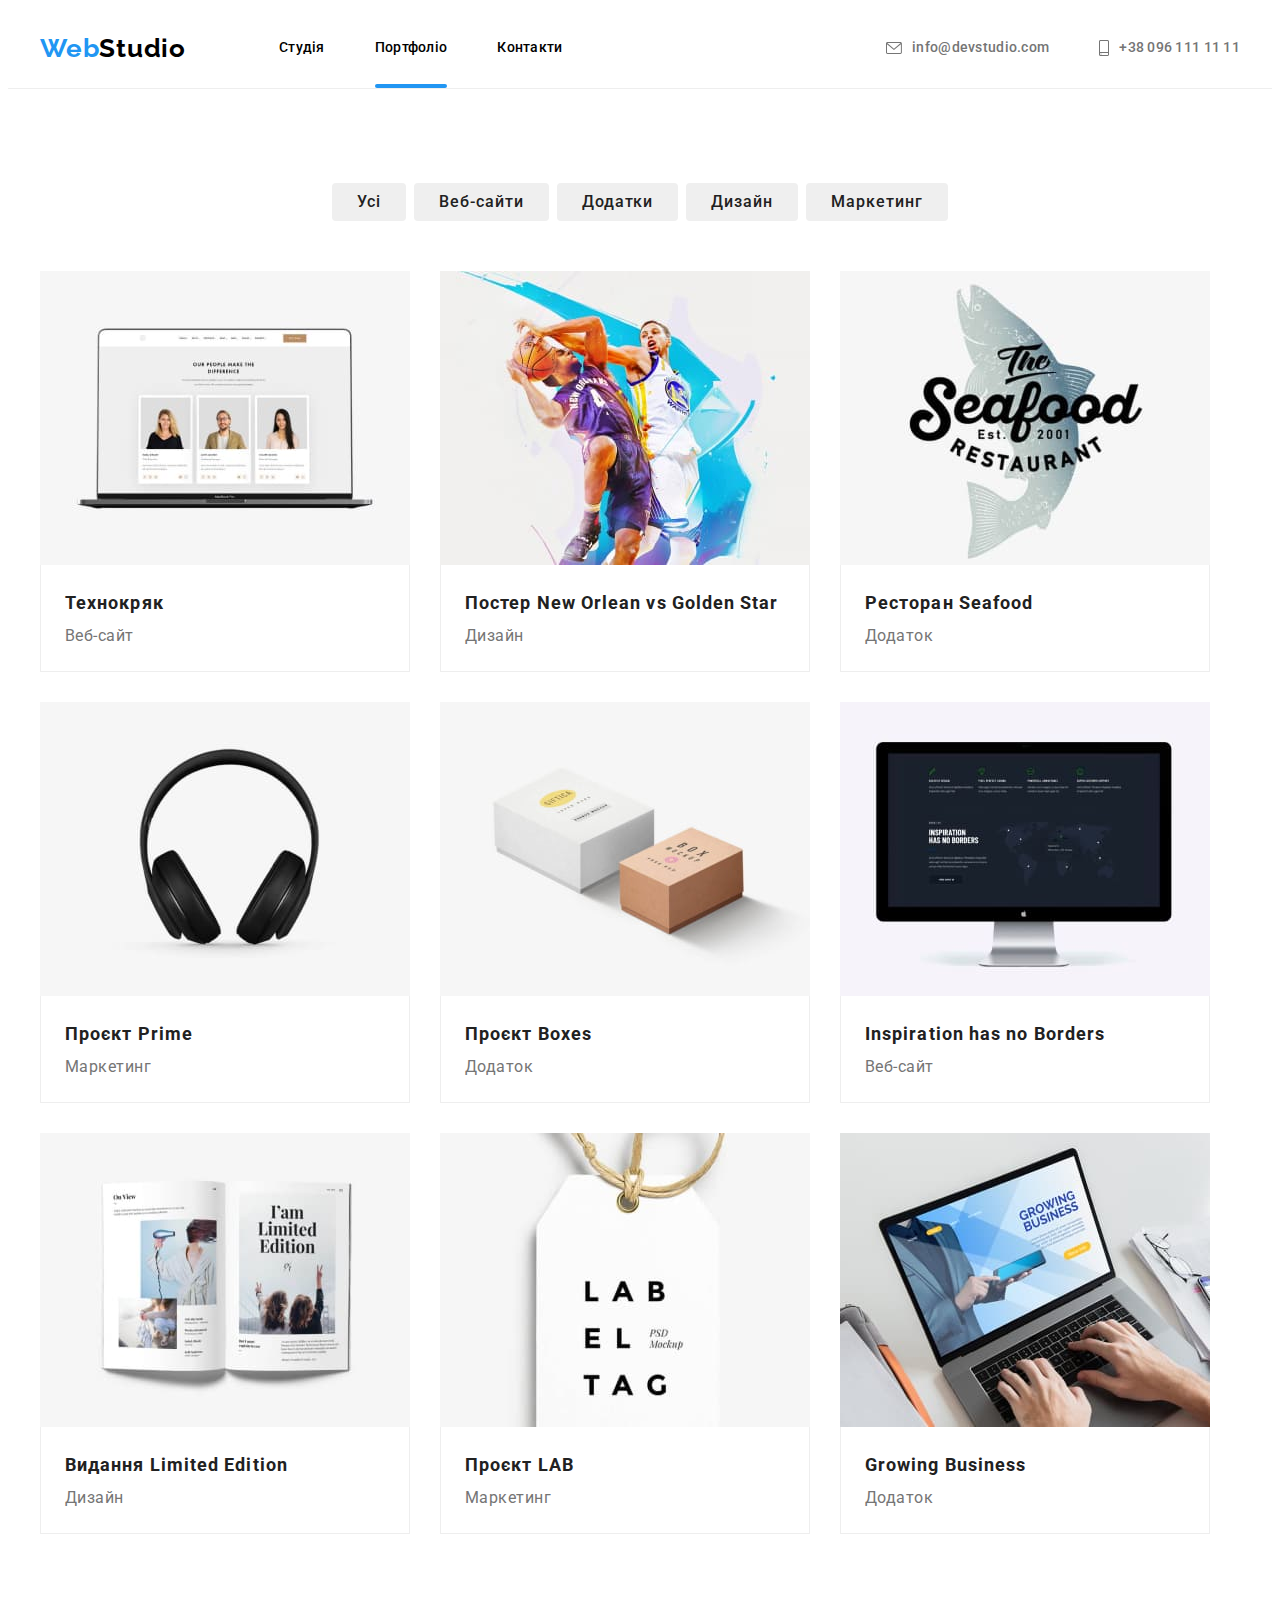
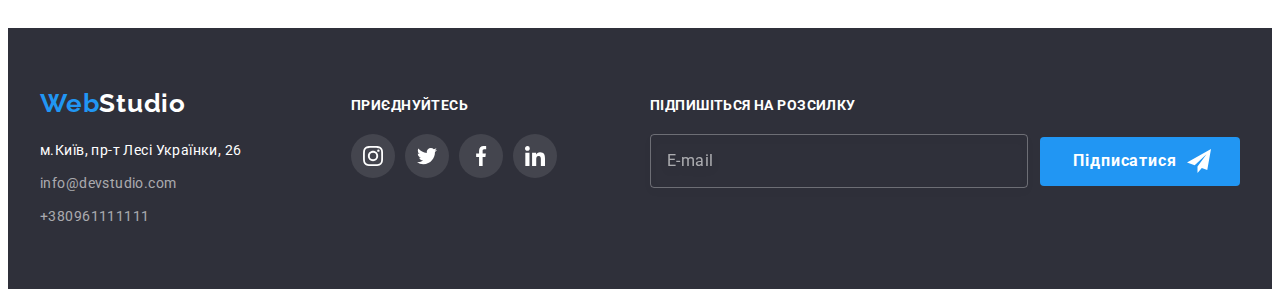
==== portfolio.html @ 47239873 "start" ====
<!DOCTYPE html>
<html lang="uk">
<head>
    <meta charset="UTF-8">
    <meta http-equiv="X-UA-Compatible" content="IE=edge">
    <meta name="viewport" content="width=device-width, initial-scale=1.0">
    <title>WebStudio</title>
    <!-- Fons -->
    <link rel="preconnect" href="https://fonts.googleapis.com">
    <link rel="preconnect" href="https://fonts.gstatic.com" crossorigin>
    <link href="https://fonts.googleapis.com/css2?family=Raleway:wght@700&family=Roboto:wght@400;500;700;900&display=swap" rel="stylesheet">
    <!-- Normalize -->
    <link rel="stylesheet" href="https://cdnjs.cloudflare.com/ajax/libs/modern-normalize/1.1.0/modern-normalize.min.css"
     integrity="sha512-wpPYUAdjBVSE4KJnH1VR1HeZfpl1ub8YT/NKx4PuQ5NmX2tKuGu6U/JRp5y+Y8XG2tV+wKQpNHVUX03MfMFn9Q==" 
     crossorigin="anonymous" referrerpolicy="no-referrer" />
     <!-- Custom styles -->
     <link rel="stylesheet" href="./CSS/stylesheet.css">
</head>

<body class="body">
  <!-- ======HEADER===== -->
    <header class="header-portfolio">
        <div class="container-navi container">
            <nav class="site-navs">
              <a class="logo-link" href="/index.html">Web<span class="logo-header">Studio</span></a>
              <ul class="nav-list list">
                <li>
                  <a class="header-link contacts" href="index.html">Студія</a>
                </li>
                <li>
                  <a class="header-link contacts current" href="portfolio.html">Портфоліо</a>
                </li>
                <li>
                  <a class="header-link contacts" href="#">Контакти</a>
                </li>
              </ul>
            </nav>
            <ul class="contacts-list list">
              <li>
                <a class="contacts1 contacts-m-t" href="mailto:info@devstudio.com">
                  <svg class="header-icon" width="16" height="12">
                    <use href="./images/icons.svg#icon-envelope">
                    </use>
                  </svg>info@devstudio.com</a>
              </li>
              <li>
                <a class="contacts1 contacts-m-t" href="tel:+380961111111">
                  <svg class="header-icon" width="10" height="16">
                    <use href="./images/icons.svg#icon-smartphone">
                    </use>
                  </svg>
                  +38 096 111 11 11</a>
              </li>
            </ul>
          </div>
       </header> 
   
        <main>
    <section class="section">
        <div class="container">
        <h1 class="visually-hidden">portfolio</h1>
        <!-- ======PORTFOLIO BUTTONS===== -->
    <ul class="portfolio-btn list">
        <li class="portfolio-btn__item">
           <button class="portfolio-button" type="button">Усі</button>
        </li>
        <li class="portfolio-btn__item">
            <button class="portfolio-button" type="button">Веб-сайти</button>
        </li>
        <li class="portfolio-btn__item">
            <button class="portfolio-button" type="button">Додатки</button>
        </li>
        <li class="portfolio-btn__item">
            <button class="portfolio-button" type="button">Дизайн</button>
        </li>
        <li class="portfolio-btn__item">
            <button class="portfolio-button" type="button">Маркетинг</button>
        </li>
       </ul>  
       <!-- =====PORTFOLIO===== -->
    <ul class="list portfolio">
        <li class="portfolio-card">
           <div class="portfolio-thumb">
            <img src="./images/ourpeople.jpg" width="370" height="294" alt="Команда">
           <div class="portfolio-card-overlay">
            <p class="overlay-text">Ресурс пропонує комплексні пропозиції з різним рівнем функціоналу та сервісів. Все це дозволить відвідувачу отримати вичерпні відомості про компанію чи приватну особу.</p>
           </div>
          </div>
           <div class="port-text"><h2 class="third-title">Технокряк</h2>
           <p class="text-2">Веб-сайт</p>
           </div>
        </li>
        <li class="portfolio-card">
          <div class="portfolio-thumb">
            <img src="./images/basket.jpg" width="370" height="294" alt="Баскетбол">
            <div class="portfolio-card-overlay">
              <p class="overlay-text">Ресурс пропонує комплексні пропозиції з різним рівнем функціоналу та сервісів. Все це дозволить відвідувачу отримати вичерпні відомості про компанію чи приватну особу.</p>
             </div>
            </div>
            <div class="port-text"><h2 class="third-title">Постер New Orlean vs Golden Star</h2>
             <p class="text-2">Дизайн</p>
            </div>
         </li>
         <li class="portfolio-card">
          <div class="portfolio-thumb">
            <img src="./images/seafood.jpg" width="370" height="294" alt="Сіфуд">
            <div class="portfolio-card-overlay">
              <p class="overlay-text">Ресурс пропонує комплексні пропозиції з різним рівнем функціоналу та сервісів. Все це дозволить відвідувачу отримати вичерпні відомості про компанію чи приватну особу.</p>
             </div>
            </div>
             <div class="port-text"><h2 class="third-title">Ресторан Seafood</h2>
             <p class="text-2">Додаток</p>
            </div>
         </li>
         <li class="portfolio-card">
          <div class="portfolio-thumb">
            <img src="./images/headphone.jpg" width="370" height="294" alt="Навушники">
            <div class="portfolio-card-overlay">
              <p class="overlay-text">Ресурс пропонує комплексні пропозиції з різним рівнем функціоналу та сервісів. Все це дозволить відвідувачу отримати вичерпні відомості про компанію чи приватну особу.</p>
             </div>
            </div>
            <div class="port-text"><h2 class="third-title">Проєкт Prime</h2>
              <p class="text-2">Маркетинг</p>
            </div>
         </li>
         <li class="portfolio-card">
          <div class="portfolio-thumb">
            <img src="./images/boxes.jpg" width="370" height="294" alt="Коробки">
            <div class="portfolio-card-overlay">
              <p class="overlay-text">Ресурс пропонує комплексні пропозиції з різним рівнем функціоналу та сервісів. Все це дозволить відвідувачу отримати вичерпні відомості про компанію чи приватну особу.</p>
             </div>
            </div>
            <div class="port-text"><h2 class="third-title">Проєкт Boxes</h2>
              <p class="text-2">Додаток</p>
            </div>
         </li>
         <li class="portfolio-card">
          <div class="portfolio-thumb">
            <img src="./images/monitor.jpg" width="370" height="294" alt="Монітор">
            <div class="portfolio-card-overlay">
              <p class="overlay-text">Ресурс пропонує комплексні пропозиції з різним рівнем функціоналу та сервісів. Все це дозволить відвідувачу отримати вичерпні відомості про компанію чи приватну особу.</p>
             </div>
            </div>
            <div class="port-text"><h2 class="third-title">Inspiration has no Borders</h2>
              <p class="text-2">Веб-сайт</p>
            </div>
         </li>
         <li class="portfolio-card">
          <div class="portfolio-thumb">
            <img src="./images/magazine.jpg" width="370" height="294" alt="Журнал">
            <div class="portfolio-card-overlay">
              <p class="overlay-text">Ресурс пропонує комплексні пропозиції з різним рівнем функціоналу та сервісів. Все це дозволить відвідувачу отримати вичерпні відомості про компанію чи приватну особу.</p>
             </div>
            </div>
            <div class="port-text"><h2 class="third-title">Видання Limited Edition</h2>
             <p class="text-2">Дизайн</p>
            </div>
         </li>
         <li class="portfolio-card">
          <div class="portfolio-thumb">
            <img src="./images/label.jpg" width="370" height="294" alt="Лейбл">
            <div class="portfolio-card-overlay">
              <p class="overlay-text">Ресурс пропонує комплексні пропозиції з різним рівнем функціоналу та сервісів. Все це дозволить відвідувачу отримати вичерпні відомості про компанію чи приватну особу.</p>
             </div>
            </div>
            <div class="port-text"><h2 class="third-title">Проєкт LAB</h2>
             <p class="text-2">Маркетинг</p>
            </div>
         </li>
         <li class="portfolio-card">
          <div class="portfolio-thumb">
            <img src="./images/laptop.jpg" width="370" height="294" alt="Лептоп">
            <div class="portfolio-card-overlay">
              <p class="overlay-text">Ресурс пропонує комплексні пропозиції з різним рівнем функціоналу та сервісів. Все це дозволить відвідувачу отримати вичерпні відомості про компанію чи приватну особу.</p>
             </div>
            </div>
            <div class="port-text"><h2 class="third-title">Growing Business</h2>
             <p class="text-2">Додаток</p>
            </div>
         </li>
    </ul>
    </div>
    </section>
    
    </main>
    <!-- =====FOOTER===== -->
    
    <footer class="footer">
      <div class="container container-footer">
        <div class="left-footer">
        <a class="footer-link" href="/index.html">Web<span class="logo-footer">Studio</span></a>
        <address class="address">
          <ul class="list">
            <li class="footer-links">
              <p class="address1">м.Київ, пр-т Лесі Українки, 26</p>
            </li>
            <li class="footer-links">
              <a class="contacts-footer" href="mailto:info@devstudio.com">info@devstudio.com</a>
            </li>
            <li class="footer-links">
              <a class="contacts-footer" href="tel:+380961111111">+380961111111</a>
            </li>
          </ul>
        </address>
      </div>
      <div class="right-footer">
        <h3 class="footer-title">приєднуйтесь</h3>
        <ul class="socials-footer list">
          <li class="socials-items-footer">
            <a class="socials-links-footer link" href="https://instagram.com" target="_blank" rel="noopener noreferer"
              aria-label="Instagram icon">
              <svg class="socials-icon-footer" width="20" height="20">
                <use href="./images/icons.svg#icon-instagram">
                </use>
              </svg>
            </a>
          </li>
          <li class="socials-items-footer">
            <a class="socials-links-footer link" href="https://twitter.com/" target="_blank" rel="noopener noreferer"
              aria-label="Twitter icon">
              <svg class="socials-icon-footer" width="20" height="20">
                <use href="./images/icons.svg#icon-twitter">
                </use>
              </svg>
            </a>
          </li>
          <li class="socials-items-footer">
            <a class="socials-links-footer link" href="https://facebook.com/" target="_blank" rel="noopener noreferer"
              aria-label="facebook icon">
              <svg class="socials-icon-footer" width="20" height="20">
                <use href="./images/icons.svg#icon-facebook">
                </use>
              </svg>
            </a>
          </li>
          <li class="socials-items-footer">
            <a class="socials-links-footer link" href="https://linkedin.com" target="_blank" rel="noopener noreferer"
              aria-label="linkedin icon">
              <svg class="socials-icon-footer" width="20" height="20">
                <use href="./images/icons.svg#icon-linkedin">
                </use>
              </svg>
            </a>
          </li>
        </ul>
      </div>
      <div class="subscribe-footer">
        <h3 class="footer-title">підпишіться на розсилку</h3>
        <form class="subscribe_form" name="subscribe_form" autocomplete="off">
          <label >
            <input class="subscribe-field" type="email" name="user-email" required placeholder="E-mail"/>
          </label> 
          <button class="subscribe-button" type="submit">
           <span>Підписатися</span>
           <svg class="subscribe-icon" width="24" height="24">
            <use href="./images/icons.svg#icon-send">
            </use>
          </svg>
          </button>
        </form>
      </div>
    </div>
      </footer>
    </body>
</html>
---- CSS/stylesheet.css ----
:root{
    /*===== DEFOLT===== */
    --main-color: #212121; 
    --main-bg-color: #F5F5F5;
    --bg-color-team: #F5F4FA;
    --first-color: #000000;
    --second-color: #2196F3;
    --third-color: #fff;
    --little-color: #757575;
    --just-color: #2F303A;
    --main-button-background: #1B8CEB;
    --portfolio-border: #EEEEEE;
    --contacts-footer: rgba(255, 255, 255, 0.6);
    --icons-color: rgba(175, 177, 184, 1);

    --indent: 30px;
    --itens: 3;

    --timing-function: 250ms cubic-bezier(0.4, 0, 0.2, 1)
}

/* =====Start Reset===== */

h1,
h2,
h3,
h4,
p {margin: 0;
}
.list {
    list-style: none;
    padding: 0;
    margin: 0;
}
img {display: block;
}
/* End reset  */

 /* ====STYLES==== */
.section{
    padding-top: 94px;
    padding-bottom: 94px;
}


.container{
    width: 1200px;
    padding-left: 15px;
    padding-right: 15px;
    margin-left: auto;
    margin-right: auto;
}
.body{
    font-family: 'Roboto',sans-serif;
    color: var(--main-color);
    background: var(--third-color);
    font-size: 14px;
    letter-spacing: 0.03em;
}
img {
    display: block;
    max-width: 100%;
}

/* ======HEADER===== */

.header-portfolio{
    border-bottom: 1px solid var(--portfolio-border);
}
.container-navi{
    display: flex;
    justify-content: space-between;
    align-items: center;
}
.site-navs{
    display: flex;
    align-items: center;
}
.nav-list{
    display: flex;
    margin-left: 93px;
}

.nav-list :not(:first-child) {
    margin-left: 50px;
}

.contacts-list{
    display: flex;
    align-items: center;
}  

 .contacts-m-t{
    display: flex;
    align-items: center;
    gap: 10px;
    padding-bottom: 32px;
    padding-top: 32px;
 }

.header-link{
    position: relative;
    display: block;
    padding-top: 32px;
    padding-bottom: 32px;
}

/* =====HEADER ANIMATION====== */

.header-link::after{
    content:'';
    position: absolute;
    left: 0;
    bottom: 0;
    opacity: 0;
    display: block;
    width: 100%;
    height: 4px;
    border-radius: 2px;
    background-color: var(--second-color);
}

.header-link.current:after{
    opacity: 1;
}

.contacts{
    font-weight: 500;
    font-size: 14px;
    line-height: 1.14;
    color: var(--first-color);
    text-decoration: none;
    list-style-type: none;
    letter-spacing: 0.02em;
    transition: color var(--timing-function);
}

.contacts1 {
    margin-left: 50px;
    font-weight: 500;
    font-size: 14px;
    line-height: 1.14;
    color: var(--little-color);
    text-decoration: none;
    list-style-type: none;
    letter-spacing: 0.02em;
    transition: color var(--timing-function);
}
.contacts:hover,
.contacts1:hover {
    color: var(--second-color);
}
.contacts:focus,
.contacts1:focus {
    color: var(--second-color);
}

.logo-link{ 
    font-family: 'Raleway',sans-serif;
    color: var(--second-color);
    font-weight: 700;
    font-size: 26px;
    line-height: 1.19;
    text-decoration: none;
    letter-spacing: 0.03em;
}

.logo-header{
    font-family: 'Raleway',sans-serif;
    color: var(--first-color);
    letter-spacing: 0.03em;
}
/* ====HEADER ICONS===== */
.header-icon{
    fill: currentColor;
}

/* =====MAIN SECTION===== */

.hero{
    max-width: 1600px;
    height: 600px;
    margin: 0 auto;
    background-color:var(--just-color);
    background-image: linear-gradient(to right,
        rgba(47, 48, 58, 0.4),
        rgba(47, 48, 58, 0.4)),
    url(../images/main-section.jpg);
    background-repeat: no-repeat;
    background-position: center;
    background-size: cover;
    padding-top: 200px;
    padding-bottom: 200px;
}
.hero__title{
    display: block;
    margin: auto;
    padding-bottom: 30px;
    width: 696px;
    text-align: center;
    color: var(--third-color);
    text-transform: uppercase;
    font-weight: 900;
    font-size: 44px;
    line-height: 1.36;
    letter-spacing: 0.06em;
}
 /* =====MAIN BUTTON======  */

 .hero-button{
    display: block;
    margin: 0 auto;
    color: var(--third-color);
    background-color: var(--second-color);
    box-shadow: 0px 4px 4px rgba(0, 0, 0, 0.15);
    border-radius: 4px;
    border: none;
    cursor: pointer;
    font-family: inherit;
    font-weight: 700;
    font-size: 16px;
    line-height: 1.87;
    letter-spacing: 0.06em;
    padding: 10px 32px;
    min-width: 216px;
    min-height: 50px;
    transition: background-color var(--timing-function);
}

.hero-button:hover{
    background-color: var(--main-button-background);
}
.hero-button:focus{
    background-color:var(--main-button-background);
}

/*=====SPECIALS===== */

.special__list{
    display: flex;
    gap: 30px;
}

.special__title{
    padding-top: 10px;
    width: 270px;
    color: var(--main-color);
    font-weight: 700;
    font-size: 14px;
    line-height: 1.14;
    text-transform: uppercase;
}

.special__text{
    margin-top: 10px;
    color:var(--little-color);
    width: 270px;
    font-weight: 400;
    font-size: 14px;
    line-height: 1.71;
}
.special__icon{
    display: flex;
    justify-content: center;
    align-items: center;
    margin-bottom: 30px;
    width: 270px;
    height: 120px;
    border-radius: 4px;
    background-color: var(--bg-color-team);
}

/* =====ABOUT===== */

.about-section{
    padding-top: 0px;}

.about__title{
    text-align: center;
    margin-bottom: 50px;
}

.about-list{
    display: flex;
    flex-wrap: wrap;
    gap: var(--indent);
}

.about-list__card{
    position: relative;
}

.about-list__info{
    position: absolute;
    bottom: 0;
    width: 100%;
    padding-top: 27px;
    padding-bottom: 27px;
    background: rgba(47, 48, 58, 0.8);
}

.about-list__title{
    text-align: center;
    color: var(--third-color);
    font-weight: 700;
    font-size: 14px;
    line-height: 1.14;
    text-transform: uppercase; 
}
/* =====TEAM====== */

.section-team{
    background-color: var(--bg-color-team);
}

.title-team{
    text-align: center;
    margin-bottom: 50px;
}
.list-team{
    display: flex;
    flex-wrap: wrap;
    gap: 30px;
}
.team-card{
    box-shadow: 0px 4px 4px rgba(0, 0, 0, 0.25);
}
.comand-h-p{
    padding-top: 30px;
    padding-bottom: 30px;
    background-color: var(--third-color);
}
.comand{
    margin-bottom: 10px;
    text-align: center;
    color: var(--main-color);
    font-weight: 500;
    font-size: 16px;
    line-height: 1.18;
}

.comand-text{
    text-align: center;
    color: var(--little-color) ;
    font-weight: 400;
    font-size: 16px;
    line-height: 1.18;
    margin-bottom: 16px;
}
/* =====TEAM ICONS====== */
.socials{
    display: flex;
    justify-content: center;
    align-items: center;
    gap: 10px;
}

.socials-links{
    display: flex;
    justify-content: center;
    align-items: center;
    background-color: var(--third-color);
    width: 44px;
    height: 44px;
    border-radius: 50%;
    transition: background-color var(--timing-function);
}

.socials-icon {
    fill: var(--icons-color);
    transition: fill var(--timing-function);
}

.socials-links:focus,
.socials-links:hover{
    background-color: var(--second-color);
}

.socials-links:focus .socials-icon,
.socials-links:hover .socials-icon{
    fill: var(--third-color);
}

  /* ======OUR CLIENTS===== */

.clients{
    display: flex;
    justify-content: center;
    align-items: center;
    gap: 30px;
}

.client-link{
    display: flex;
    justify-content: center;
    align-items: center;
    width: 170px;
    height: 90px;
    background-color: var(--third-color);  
    border: 1px solid var(--icons-color); 
    border-radius: 4px;
    cursor: pointer;
    transition: border-color var(--timing-function);
}

.icon-client{
    fill: var(--icons-color);
    transition: fill var(--timing-function);
}
.client-link:hover,
.client-link:focus{
    border-color: var(--second-color);
}

.client-link:focus .icon-client,
.client-link:hover .icon-client{
    fill: var(--second-color);
}

/* =====PORTFOLIO===== */

.portfolio{
    display: flex;
    flex-wrap: wrap;
    gap: 30px;
    flex-basis: calc(100% / 3 - 30px);
}
/* ======PORTFOLIO BUTTONS=====*/

.portfolio-btn{
    display: flex;
    justify-content: center;
    text-align: center;
    margin-bottom: 50px;
 }
 
 .portfolio-btn__item:not(:last-child){
     margin-right: 8px;
 }
 
 .portfolio-button{
     padding: 6px 25px;
     color: var(--main-color);
     border-radius: 4px;
     border: none;
     cursor: pointer;
     font-family: inherit;
     font-weight: 500;
     font-size: 16px;
     line-height: 1.62;
     letter-spacing: 0.06em;
     transition: color var(--timing-function),
      background-color var(--timing-function),
      box-shadow var(--timing-function);
 }
 .portfolio-button:active{
     color: var(--third-color);
     background-color: var(--main-button-background);
 }
 
 .portfolio-button:hover,
 .portfolio-button:focus{
     color: var(--third-color);
     background-color: var(--main-button-background);
     box-shadow: 
     0px 3px 1px rgba(0, 0, 0, 0.1),
     0px 1px 2px rgba(0, 0, 0, 0.08),
     0px 2px 2px rgba(0, 0, 0, 0.12);
 }
.portfolio-card:hover{
    box-shadow: 0px 4px 4px rgba(0, 0, 0, 0.25);
}

/* =====PORTFOLIO ANIMATION===== */

.portfolio-thumb{
    position: relative;
    overflow: hidden;
}
.portfolio-card:hover .portfolio-card-overlay,
.portfolio-card:focus .portfolio-card-overlay{
    opacity: 1;
    transform: translateY(0);
}

.portfolio-card{
    transition: box-shadow var(--timing-function);
}

.portfolio-card-overlay{
    position: absolute;
    top: 0;
    left: 0;
    width: 100%;
    height: 100%;
    padding: 63px 24px;
    display: flex;
    align-items: center;
    background-color: rgba(33, 150, 243, 0.9);
    overflow: auto;
    transform: translateY(100%);
    transition: transform var(--timing-function);
}
.overlay-text{
    font-family: 'Roboto',sans-serif;
    font-weight: 400;
    font-size: 18px;
    line-height: 1.55;
    letter-spacing: 0.03em;
    color: var(--third-color);
    text-decoration: none;
}

.port-text{
    padding: 20px 24px;
    border: 1px solid var(--portfolio-border);
    border-top: none;
}
.third-title{
    color: var(--main-color);
    font-size: 18px;
    line-height: 2;
    letter-spacing: 0.06em;
}

.text-2{
    color:var(--little-color);
    font-size: 16px;
    line-height: 1.88;
    letter-spacing: 0.03em;
}

.list{
    list-style-type: none;
    text-decoration: none;
}

.title{
    color: var(--main-color);
    font-family: 'Roboto',sans-serif;
    font-size: 36px;
    line-height: 1.16;
}

.visually-hidden{
    display: none;
}

/* =====FOOTER===== */

.footer{
    background: var(--just-color);
    text-decoration: none;
    letter-spacing: 0.03em;
    padding-top: 60px;
    padding-bottom: 60px;
}

.footer-links:not(:last-child){
    margin-bottom: 9px;
}
.footer-links:first-child{
    margin-top: 20px;
}

.footer-link{
    font-family: 'Raleway',sans-serif;
    color: var(--second-color);
    font-style: normal;
    font-weight: 700;
    font-size: 26px;
    line-height: 1.19;
    text-decoration: none;
    letter-spacing: 0.03em;
}

.logo-footer{
    font-family: 'Raleway',sans-serif;
    color: var(--third-color);
    letter-spacing: 0.03em;
}

.contacts-footer{
    color: var(--contacts-footer);
    font-style: normal;
    text-decoration: none;
    letter-spacing: 0.03em;
}

.address1{
font-style: normal;
letter-spacing: 0.03em;
}

.address{
    color: var(--third-color);
    font-weight: 400;
    font-size: 14px;
    line-height: 1.71;
    text-decoration: none;
    letter-spacing: 0.03em;
}
.container-footer{
    display: flex;
}
.left-footer{
    margin-right: 70px;
}

.right-footer{
    display: block;
}
.socials-footer{
    display: flex;
    align-items: center;
    margin-top: 20px;
    gap: 10px;
}

.footer-title{
    padding-top: 10px;
    color: var(--third-color);
    font-weight: 700;
    font-size: 14px;
    line-height: 1.14;
    text-transform: uppercase;
}

/* =====fOOTER ICONS===== */

.right-footer{
    margin-left: auto;
}
.socials-links-footer{
    display: flex;
    justify-content: center;
    align-items: center;
    background-color: rgba(255, 255, 255, 0.1);
    width: 44px;
    height: 44px;
    border-radius: 50%;
    transition: background-color var(--timing-function);
}
.socials-icon-footer{
    fill:var(--third-color);
}

.socials-links-footer:focus,
.socials-links-footer:hover{
    background-color: var(--second-color);
}
/* =====FOOTER SUBSCRIBE===== */

.subscribe-footer{
    margin-left: 93px;
}

.subscribe_form{
    display: flex;
    align-items: center;
    justify-content: center;
    margin-top: 20px;
    gap: 12px;
}
.subscribe-field{
    display: flex;
    width: 358px;
    height: 50px;
    padding-left: 16px;
    background-color: transparent;
    border: 1px solid rgba(255, 255, 255, 0.3);
    filter: drop-shadow(0px 4px 4px rgba(0, 0, 0, 0.15));
    border-radius: 4px;
    color: var(--third-color);
}

.subscribe-field::placeholder{
    display: flex;
    align-items: center;
    color: rgba(255, 255, 255, 0.6);
    font-family: 'Roboto';
    font-style: normal;
    font-weight: 400;
    font-size: 16px;
    line-height: 1.25;
    letter-spacing: 0.03em;
}

.subscribe-button{
    display: inline-flex;
    align-items: center;
    justify-content: center;
    min-width: 200px;
    padding-top: 9px;
    padding-right: 26px;
    padding-bottom: 10px;
    padding-left: 30px;
    color: var(--third-color);
    background-color: var(--second-color);
    box-shadow: rgba(0, 0, 0, 0.15);
    border-radius: 4px;
    border: none; 
    cursor: pointer;
    font-family: inherit;
    font-weight: 700;
    font-size: 16px;
    line-height: 1.87;
    letter-spacing: 0.06em;
}

.subscribe-icon{
    fill: var(--third-color);
    margin-left: 10px;
}

/* ======MODAL WINDOW======*/

.backdrop{
    position: fixed;
    top: 0;
    left: 0;
    width: 100%;
    height: 100%;
    border: 1px solid rgba(0, 0, 0, 0.1);
    background-color: rgba(0, 0, 0, 0.2);
    transition: opacity var(--timing-function), visibility var(--timing-function);
    animation-name: scale-in-center;
    animation-duration: 3000ms;
}

.backdrop.is-hidden{
    opacity: 0;
    visibility: hidden;
    pointer-events: none;
}

.modal{
    position: absolute;
    top: 50%;
    left: 50%;
    transform: translate(-50%, -50%);
    padding: 40px;
    min-width: 528px;
    min-height: 581px;
    background-color: var(--third-color);
    box-shadow: 0px 1px 3px rgba(0, 0, 0, 0.12), 0px 1px 1px rgba(0, 0, 0, 0.14), 0px 2px 1px rgba(0, 0, 0, 0.2);
    border-radius: 4px;
}

.modal-btn-close{
    display: inline-flex;
    position: absolute;
    width: 30px;
    height: 30px;
    top: 8px;
    right: 8px;
    align-items: center;
    justify-content: center;
    background-color: var(--third-color);
    border: 1px solid rgba(0, 0, 0, 0.1);
    border-radius: 50%;
    padding: 0;
    cursor: pointer;
}

.modal-icon-close{
    fill: var(--first-color);
}
.modal-icon-close:focus,
.modal-icon-close:hover{
    fill: var(--second-color);
}
.modal-form-group{
    margin-bottom: 20px;
}
.modal-label{
    display: block;
    margin-bottom: 12px;
    font-family: 'Roboto';
    font-style: normal;
    font-weight: 700;
    font-size: 20px;
    line-height: 1.15;
    text-align: center;
    letter-spacing: 0.03em;
}

.modal-form-label{
    display: block;
    margin-bottom: 4px;
    font-family: 'Roboto';
    font-style: normal;
    font-weight: 400;
    font-size: 12px;
    line-height: 1.16;
    color: var(--little-color);
    letter-spacing: 0.01em;
}

.modal-form-wrapper{
    position: relative;
    margin-bottom: 10px;
}

.modal-form-field{
    width: 100%;
    height: 40px;
    border: 1px solid rgba(33, 33, 33, 0.2);
    border-radius: 4px;
    padding-left: 42px;
    padding-right: 42px;
    outline: 1px solid transparent;
    outline-offset: -1px;
    transition: outline var(--timing-function);
}

.modal-form-field:focus{
    outline: 1px solid var(--second-color);
    }

.modal-form-message{
    display: block;
    margin-bottom: 20px;
    padding: 12px 16px;
    width: 100%;
    height: 120px;
    border: 1px solid rgba(33, 33, 33, 0.2);
    border-radius: 4px;
    outline: 1px solid transparent;
    outline-offset: -1px;
    resize: none;
    transition: outline var(--timing-function);
}
.modal-form-message::placeholder{
    font-family: 'Roboto';
    font-style: normal;
    font-weight: 400;
    font-size: 12px;
    line-height: 1.16;
    letter-spacing: 0.01em;
    color: rgba(117, 117, 117, 0.5);
}
.modal-form-message:focus{
    outline: 1px solid var(--second-color);
}

.modal-icon{
    position: absolute;
    top: 50%;
    left: 12px;
    transform: translateY(-50%);
    transition: fill var(--timing-function);
}
.modal-form-field:focus +.modal-icon{
    fill: var(--second-color);
}

.modal-form-agreement{
    display: flex;
    justify-content: center;
    align-items: center;
    gap: 9px;
    margin-bottom: 30px;
    font-family: 'Roboto';
    font-style: normal;
    font-weight: 400;
    font-size: 14px;
    line-height: 1.71;
    letter-spacing: 0.03em;
    color: var(--little-color);
    cursor: pointer;
}

.modal-form-checkbox{
    appearance: none;
    width: 16px;
    height: 15px;
    border: 1px solid rgba(33, 33, 33, 1);
    border-radius: 2px;
    cursor: pointer;
    transition: transform var(--timing-function);
}
.modal-form-checkbox:checked{
    border-color: var(--second-color);
    background-color: var(--second-color);
    background-image: url(../images/icons/modal-Vector.svg);
    background-size: contain;
    background-repeat: no-repeat;
}

.modal-form-agreement-desc{
    user-select: none;
}
.modal-form-agreement-link{
    color: var(--second-color);
    text-underline-offset: 3px;
}
.modal-form-btn{
    display: flex;
    justify-content: center;
    align-items: center;
    margin: auto;
    padding: 10px, 52px;
    min-width: 200px;
    min-height: 50px;
    background: var(--second-color);
    color: var(--third-color);
    font-family: 'Roboto';
    font-style: normal;
    font-weight: 700;
    font-size: 16px;
    line-height: 1.87;
    letter-spacing: 0.06em;
    box-shadow: 0px 4px 4px rgba(0, 0, 0, 0.15);
    border: none;
    border-radius: 4px;
    cursor: pointer;
    transition: background-color var(--timing-function),
    box-shadow var(--timing-function);
}

.modal-form-btn:hover,
.modal-form-btn:focus {
    background-color: rgba(24, 140, 232, 1);
    box-shadow: 0px 4px 4px rgba(0, 0, 0, 0.15);
}


/* =====MODAL ANIMATION======== */

@keyframes scale-in-center {
    0% {
      transform: scale(0);
      opacity: 1;
    }
    100% {
      transform: scale(1);
      opacity: 1;
    }
  }
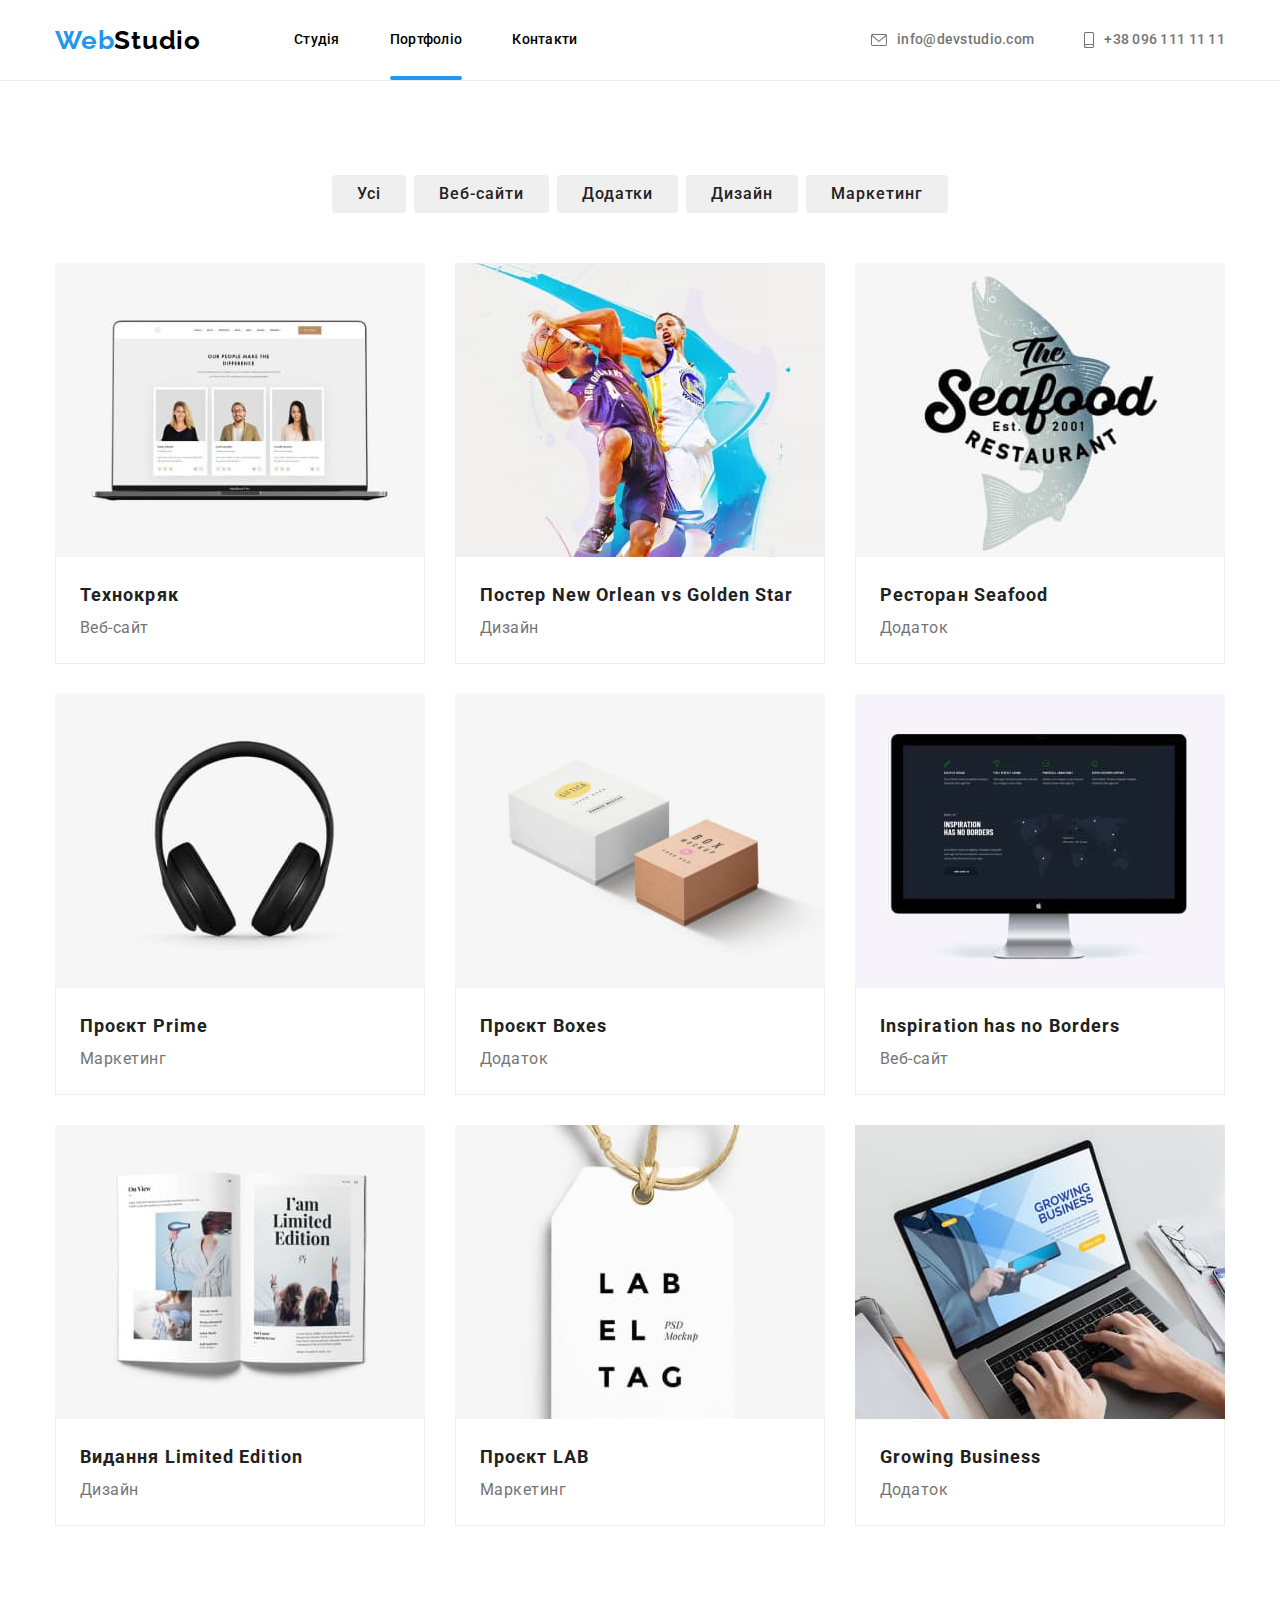
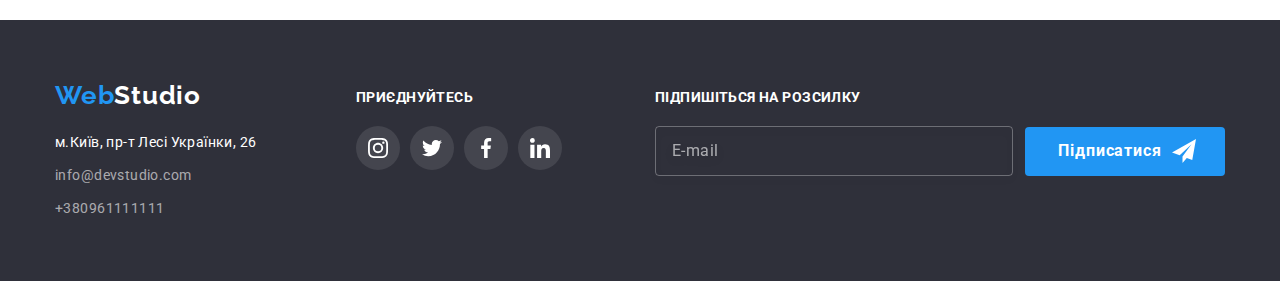
==== commit 71a4a148: "all partials" ====
--- a/portfolio.html
+++ b/portfolio.html
@@ -9,50 +9,47 @@
     <link rel="preconnect" href="https://fonts.googleapis.com">
     <link rel="preconnect" href="https://fonts.gstatic.com" crossorigin>
     <link href="https://fonts.googleapis.com/css2?family=Raleway:wght@700&family=Roboto:wght@400;500;700;900&display=swap" rel="stylesheet">
-    <!-- Normalize -->
-    <link rel="stylesheet" href="https://cdnjs.cloudflare.com/ajax/libs/modern-normalize/1.1.0/modern-normalize.min.css"
-     integrity="sha512-wpPYUAdjBVSE4KJnH1VR1HeZfpl1ub8YT/NKx4PuQ5NmX2tKuGu6U/JRp5y+Y8XG2tV+wKQpNHVUX03MfMFn9Q==" 
-     crossorigin="anonymous" referrerpolicy="no-referrer" />
      <!-- Custom styles -->
-     <link rel="stylesheet" href="./CSS/stylesheet.css">
+     <link rel="stylesheet" href="./css/main.min.css">
+     
 </head>
 
 <body class="body">
   <!-- ======HEADER===== -->
     <header class="header-portfolio">
-        <div class="container-navi container">
-            <nav class="site-navs">
-              <a class="logo-link" href="/index.html">Web<span class="logo-header">Studio</span></a>
-              <ul class="nav-list list">
-                <li>
-                  <a class="header-link contacts" href="index.html">Студія</a>
-                </li>
-                <li>
-                  <a class="header-link contacts current" href="portfolio.html">Портфоліо</a>
-                </li>
-                <li>
-                  <a class="header-link contacts" href="#">Контакти</a>
-                </li>
-              </ul>
-            </nav>
-            <ul class="contacts-list list">
-              <li>
-                <a class="contacts1 contacts-m-t" href="mailto:info@devstudio.com">
-                  <svg class="header-icon" width="16" height="12">
-                    <use href="./images/icons.svg#icon-envelope">
-                    </use>
-                  </svg>info@devstudio.com</a>
-              </li>
-              <li>
-                <a class="contacts1 contacts-m-t" href="tel:+380961111111">
-                  <svg class="header-icon" width="10" height="16">
-                    <use href="./images/icons.svg#icon-smartphone">
-                    </use>
-                  </svg>
-                  +38 096 111 11 11</a>
-              </li>
-            </ul>
-          </div>
+      <div class="container-navi container">
+        <nav class="site-navs">
+          <a class="logo-link" href="/index.html">Web<span class="logo-header">Studio</span></a>
+          <ul class="nav-list list">
+            <li>
+              <a class="nav-list__link nav-chapter" href="index.html">Студія</a>
+            </li>
+            <li>
+              <a class="nav-list__link nav-chapter current" href="portfolio.html">Портфоліо</a>
+            </li>
+            <li>
+              <a class="nav-list__link nav-chapter" href="#">Контакти</a>
+            </li>
+          </ul>
+        </nav>
+        <ul class="contacts-list list">
+          <li>
+            <a class="contacts-link contacts" href="mailto:info@devstudio.com">
+              <svg class="header-icon" width="16" height="12">
+                <use href="./images/icons.svg#icon-envelope">
+                </use>
+              </svg>info@devstudio.com</a>
+          </li>
+          <li>
+            <a class="contacts-link contacts" href="tel:+380961111111">
+              <svg class="header-icon" width="10" height="16">
+                <use href="./images/icons.svg#icon-smartphone">
+                </use>
+              </svg>
+              +38 096 111 11 11</a>
+          </li>
+        </ul>
+      </div>
        </header> 
    
         <main>
@@ -78,7 +75,7 @@
         </li>
        </ul>  
        <!-- =====PORTFOLIO===== -->
-    <ul class="list portfolio">
+    <ul class="portfolio list">
         <li class="portfolio-card">
            <div class="portfolio-thumb">
             <img src="./images/ourpeople.jpg" width="370" height="294" alt="Команда">
@@ -86,8 +83,8 @@
             <p class="overlay-text">Ресурс пропонує комплексні пропозиції з різним рівнем функціоналу та сервісів. Все це дозволить відвідувачу отримати вичерпні відомості про компанію чи приватну особу.</p>
            </div>
           </div>
-           <div class="port-text"><h2 class="third-title">Технокряк</h2>
-           <p class="text-2">Веб-сайт</p>
+           <div class="portfolio-caption"><h2 class="third-title">Технокряк</h2>
+           <p class="portfolio-text">Веб-сайт</p>
            </div>
         </li>
         <li class="portfolio-card">
@@ -97,8 +94,8 @@
               <p class="overlay-text">Ресурс пропонує комплексні пропозиції з різним рівнем функціоналу та сервісів. Все це дозволить відвідувачу отримати вичерпні відомості про компанію чи приватну особу.</p>
              </div>
             </div>
-            <div class="port-text"><h2 class="third-title">Постер New Orlean vs Golden Star</h2>
-             <p class="text-2">Дизайн</p>
+            <div class="portfolio-caption"><h2 class="third-title">Постер New Orlean vs Golden Star</h2>
+             <p class="portfolio-text">Дизайн</p>
             </div>
          </li>
          <li class="portfolio-card">
@@ -108,8 +105,8 @@
               <p class="overlay-text">Ресурс пропонує комплексні пропозиції з різним рівнем функціоналу та сервісів. Все це дозволить відвідувачу отримати вичерпні відомості про компанію чи приватну особу.</p>
              </div>
             </div>
-             <div class="port-text"><h2 class="third-title">Ресторан Seafood</h2>
-             <p class="text-2">Додаток</p>
+             <div class="portfolio-caption"><h2 class="third-title">Ресторан Seafood</h2>
+             <p class="portfolio-text">Додаток</p>
             </div>
          </li>
          <li class="portfolio-card">
@@ -119,8 +116,8 @@
               <p class="overlay-text">Ресурс пропонує комплексні пропозиції з різним рівнем функціоналу та сервісів. Все це дозволить відвідувачу отримати вичерпні відомості про компанію чи приватну особу.</p>
              </div>
             </div>
-            <div class="port-text"><h2 class="third-title">Проєкт Prime</h2>
-              <p class="text-2">Маркетинг</p>
+            <div class="portfolio-caption"><h2 class="third-title">Проєкт Prime</h2>
+              <p class="portfolio-text">Маркетинг</p>
             </div>
          </li>
          <li class="portfolio-card">
@@ -130,8 +127,8 @@
               <p class="overlay-text">Ресурс пропонує комплексні пропозиції з різним рівнем функціоналу та сервісів. Все це дозволить відвідувачу отримати вичерпні відомості про компанію чи приватну особу.</p>
              </div>
             </div>
-            <div class="port-text"><h2 class="third-title">Проєкт Boxes</h2>
-              <p class="text-2">Додаток</p>
+            <div class="portfolio-caption"><h2 class="third-title">Проєкт Boxes</h2>
+              <p class="portfolio-text">Додаток</p>
             </div>
          </li>
          <li class="portfolio-card">
@@ -141,8 +138,8 @@
               <p class="overlay-text">Ресурс пропонує комплексні пропозиції з різним рівнем функціоналу та сервісів. Все це дозволить відвідувачу отримати вичерпні відомості про компанію чи приватну особу.</p>
              </div>
             </div>
-            <div class="port-text"><h2 class="third-title">Inspiration has no Borders</h2>
-              <p class="text-2">Веб-сайт</p>
+            <div class="portfolio-caption"><h2 class="third-title">Inspiration has no Borders</h2>
+              <p class="portfolio-text">Веб-сайт</p>
             </div>
          </li>
          <li class="portfolio-card">
@@ -152,8 +149,8 @@
               <p class="overlay-text">Ресурс пропонує комплексні пропозиції з різним рівнем функціоналу та сервісів. Все це дозволить відвідувачу отримати вичерпні відомості про компанію чи приватну особу.</p>
              </div>
             </div>
-            <div class="port-text"><h2 class="third-title">Видання Limited Edition</h2>
-             <p class="text-2">Дизайн</p>
+            <div class="portfolio-caption"><h2 class="third-title">Видання Limited Edition</h2>
+             <p class="portfolio-text">Дизайн</p>
             </div>
          </li>
          <li class="portfolio-card">
@@ -163,8 +160,8 @@
               <p class="overlay-text">Ресурс пропонує комплексні пропозиції з різним рівнем функціоналу та сервісів. Все це дозволить відвідувачу отримати вичерпні відомості про компанію чи приватну особу.</p>
              </div>
             </div>
-            <div class="port-text"><h2 class="third-title">Проєкт LAB</h2>
-             <p class="text-2">Маркетинг</p>
+            <div class="portfolio-caption"><h2 class="third-title">Проєкт LAB</h2>
+             <p class="portfolio-text">Маркетинг</p>
             </div>
          </li>
          <li class="portfolio-card">
@@ -174,8 +171,8 @@
               <p class="overlay-text">Ресурс пропонує комплексні пропозиції з різним рівнем функціоналу та сервісів. Все це дозволить відвідувачу отримати вичерпні відомості про компанію чи приватну особу.</p>
              </div>
             </div>
-            <div class="port-text"><h2 class="third-title">Growing Business</h2>
-             <p class="text-2">Додаток</p>
+            <div class="portfolio-caption"><h2 class="third-title">Growing Business</h2>
+             <p class="portfolio-text">Додаток</p>
             </div>
          </li>
     </ul>
--- a/css/main.min.css
+++ b/css/main.min.css
@@ -0,0 +1 @@
+/*! modern-normalize v1.1.0 | MIT License | https://github.com/sindresorhus/modern-normalize */*,::before,::after{-webkit-box-sizing:border-box;box-sizing:border-box}html{line-height:1.15;-webkit-text-size-adjust:100%;-moz-tab-size:4;-o-tab-size:4;tab-size:4}body{margin:0;font-family:system-ui,"Segoe UI",Roboto,Helvetica,Arial,sans-serif,"Apple Color Emoji","Segoe UI Emoji"}hr{height:0;color:inherit}abbr[title]{-webkit-text-decoration:underline dotted;text-decoration:underline dotted}b,strong{font-weight:bolder}code,kbd,samp,pre{font-family:ui-monospace,SFMono-Regular,Consolas,"Liberation Mono",Menlo,monospace;font-size:1em}small{font-size:80%}sub,sup{font-size:75%;line-height:0;position:relative;vertical-align:baseline}sub{bottom:-0.25em}sup{top:-0.5em}table{text-indent:0;border-color:inherit}button,input,optgroup,select,textarea{font-family:inherit;font-size:100%;line-height:1.15;margin:0}button,select{text-transform:none}button,[type=button],[type=reset],[type=submit]{-webkit-appearance:button}::-moz-focus-inner{border-style:none;padding:0}:-moz-focusring{outline:1px dotted ButtonText}:-moz-ui-invalid{box-shadow:none}legend{padding:0}progress{vertical-align:baseline}::-webkit-inner-spin-button,::-webkit-outer-spin-button{height:auto}[type=search]{-webkit-appearance:textfield;outline-offset:-2px}::-webkit-search-decoration{-webkit-appearance:none}::-webkit-file-upload-button{-webkit-appearance:button;font:inherit}summary{display:list-item}h1,h2,h3,h4,p{margin:0}.list{list-style:none;padding:0;margin:0}img{display:block}.body{font-family:"Roboto",sans-serif;color:var(--main-color);background:var(--third-color);font-size:14px;letter-spacing:.03em}.title{color:var(--main-color);font-family:"Roboto",sans-serif;font-size:36px;line-height:1.16}img{display:block;max-width:100%}.list{list-style-type:none;text-decoration:none}.visually-hidden{display:none}:root{--main-color: #212121;--main-bg-color: #F5F5F5;--bg-color-team: #F5F4FA;--first-color: #000000;--second-color: #2196F3;--third-color: #fff;--little-color: #757575;--just-color: #2F303A;--main-button-background: #1B8CEB;--portfolio-border: #EEEEEE;--contacts-footer: rgba(255, 255, 255, 0.6);--icons-color: rgba(175, 177, 184, 1);--indent: 30px;--itens: 3;--timing-function: 250ms cubic-bezier(0.4, 0, 0.2, 1) }.backdrop{position:fixed;top:0;left:0;width:100%;height:100%;border:1px solid rgba(0,0,0,.1);background-color:rgba(0,0,0,.2);-webkit-transition:opacity var(--timing-function),visibility var(--timing-function);transition:opacity var(--timing-function),visibility var(--timing-function);-webkit-animation-name:scale-in-center;animation-name:scale-in-center;-webkit-animation-duration:3000ms;animation-duration:3000ms}.backdrop.is-hidden{opacity:0;visibility:hidden;pointer-events:none}.modal{position:absolute;top:50%;left:50%;-webkit-transform:translate(-50%, -50%);transform:translate(-50%, -50%);padding:40px;min-width:528px;min-height:581px;background-color:var(--third-color);-webkit-box-shadow:0px 1px 3px rgba(0,0,0,.12),0px 1px 1px rgba(0,0,0,.14),0px 2px 1px rgba(0,0,0,.2);box-shadow:0px 1px 3px rgba(0,0,0,.12),0px 1px 1px rgba(0,0,0,.14),0px 2px 1px rgba(0,0,0,.2);border-radius:4px}.modal-btn-close{display:-webkit-inline-box;display:-ms-inline-flexbox;display:inline-flex;position:absolute;width:30px;height:30px;top:8px;right:8px;-webkit-box-align:center;-ms-flex-align:center;align-items:center;-webkit-box-pack:center;-ms-flex-pack:center;justify-content:center;background-color:var(--third-color);border:1px solid rgba(0,0,0,.1);border-radius:50%;padding:0;cursor:pointer}.modal-icon-close{fill:var(--first-color)}.modal-icon-close:focus,.modal-icon-close:hover{fill:var(--second-color)}.modal-form-group{margin-bottom:20px}.modal-label{display:block;margin-bottom:12px;font-family:"Roboto";font-style:normal;font-weight:700;font-size:20px;line-height:1.15;text-align:center;letter-spacing:.03em}.modal-form-label{display:block;margin-bottom:4px;font-family:"Roboto";font-style:normal;font-weight:400;font-size:12px;line-height:1.16;color:var(--little-color);letter-spacing:.01em}.modal-form-wrapper{position:relative;margin-bottom:10px}.modal-form-field{width:100%;height:40px;border:1px solid rgba(33,33,33,.2);border-radius:4px;padding-left:42px;padding-right:42px;outline:1px solid rgba(0,0,0,0);outline-offset:-1px;-webkit-transition:outline var(--timing-function);transition:outline var(--timing-function)}.modal-form-field:focus{outline:1px solid var(--second-color)}.modal-form-message{display:block;margin-bottom:20px;padding:12px 16px;width:100%;height:120px;border:1px solid rgba(33,33,33,.2);border-radius:4px;outline:1px solid rgba(0,0,0,0);outline-offset:-1px;resize:none;-webkit-transition:outline var(--timing-function);transition:outline var(--timing-function)}.modal-form-message::-webkit-input-placeholder{font-family:"Roboto";font-style:normal;font-weight:400;font-size:12px;line-height:1.16;letter-spacing:.01em;color:rgba(117,117,117,.5)}.modal-form-message::-moz-placeholder{font-family:"Roboto";font-style:normal;font-weight:400;font-size:12px;line-height:1.16;letter-spacing:.01em;color:rgba(117,117,117,.5)}.modal-form-message:-ms-input-placeholder{font-family:"Roboto";font-style:normal;font-weight:400;font-size:12px;line-height:1.16;letter-spacing:.01em;color:rgba(117,117,117,.5)}.modal-form-message::-ms-input-placeholder{font-family:"Roboto";font-style:normal;font-weight:400;font-size:12px;line-height:1.16;letter-spacing:.01em;color:rgba(117,117,117,.5)}.modal-form-message::placeholder{font-family:"Roboto";font-style:normal;font-weight:400;font-size:12px;line-height:1.16;letter-spacing:.01em;color:rgba(117,117,117,.5)}.modal-form-message:focus{outline:1px solid var(--second-color)}.modal-icon{position:absolute;top:50%;left:12px;-webkit-transform:translateY(-50%);transform:translateY(-50%);-webkit-transition:fill var(--timing-function);transition:fill var(--timing-function)}.modal-form-field:focus+.modal-icon{fill:var(--second-color)}.modal-form-agreement{display:-webkit-box;display:-ms-flexbox;display:flex;-webkit-box-pack:center;-ms-flex-pack:center;justify-content:center;-webkit-box-align:center;-ms-flex-align:center;align-items:center;gap:9px;margin-bottom:30px;font-family:"Roboto";font-style:normal;font-weight:400;font-size:14px;line-height:1.71;letter-spacing:.03em;color:var(--little-color);cursor:pointer}.modal-form-checkbox{-webkit-appearance:none;-moz-appearance:none;appearance:none;width:16px;height:15px;border:1px solid #212121;border-radius:2px;cursor:pointer;-webkit-transition:-webkit-transform var(--timing-function);transition:-webkit-transform var(--timing-function);transition:transform var(--timing-function);transition:transform var(--timing-function), -webkit-transform var(--timing-function)}.modal-form-checkbox:checked{border-color:var(--second-color);background-color:var(--second-color);background-image:url(../images/icons/modal-Vector.svg);background-size:contain;background-repeat:no-repeat}.modal-form-agreement-desc{-webkit-user-select:none;-moz-user-select:none;-ms-user-select:none;user-select:none}.modal-form-agreement-link{color:var(--second-color);text-underline-offset:3px}.modal-form-btn{display:-webkit-box;display:-ms-flexbox;display:flex;-webkit-box-pack:center;-ms-flex-pack:center;justify-content:center;-webkit-box-align:center;-ms-flex-align:center;align-items:center;margin:auto;padding:10px,52px;min-width:200px;min-height:50px;background:var(--second-color);color:var(--third-color);font-family:"Roboto";font-style:normal;font-weight:700;font-size:16px;line-height:1.87;letter-spacing:.06em;-webkit-box-shadow:0px 4px 4px rgba(0,0,0,.15);box-shadow:0px 4px 4px rgba(0,0,0,.15);border:none;border-radius:4px;cursor:pointer;-webkit-transition:background-color var(--timing-function),-webkit-box-shadow var(--timing-function);transition:background-color var(--timing-function),-webkit-box-shadow var(--timing-function);transition:background-color var(--timing-function),box-shadow var(--timing-function);transition:background-color var(--timing-function),box-shadow var(--timing-function),-webkit-box-shadow var(--timing-function)}.modal-form-btn:hover,.modal-form-btn:focus{background-color:#188ce8;-webkit-box-shadow:0px 4px 4px rgba(0,0,0,.15);box-shadow:0px 4px 4px rgba(0,0,0,.15)}@-webkit-keyframes scale-in-center{0%{-webkit-transform:scale(0);transform:scale(0);opacity:1}100%{-webkit-transform:scale(1);transform:scale(1);opacity:1}}@keyframes scale-in-center{0%{-webkit-transform:scale(0);transform:scale(0);opacity:1}100%{-webkit-transform:scale(1);transform:scale(1);opacity:1}}.section{padding-top:94px;padding-bottom:94px}.container{width:1200px;padding-left:15px;padding-right:15px;margin-left:auto;margin-right:auto}.header-portfolio{border-bottom:1px solid var(--portfolio-border)}.contacts-list{display:-webkit-box;display:-ms-flexbox;display:flex;-webkit-box-align:center;-ms-flex-align:center;align-items:center}.contacts{display:-webkit-box;display:-ms-flexbox;display:flex;-webkit-box-align:center;-ms-flex-align:center;align-items:center;gap:10px;padding-bottom:32px;padding-top:32px}.contacts-link{margin-left:50px;font-weight:500;font-size:14px;line-height:1.14;color:var(--little-color);text-decoration:none;list-style-type:none;letter-spacing:.02em;-webkit-transition:color var(--timing-function);transition:color var(--timing-function)}.contacts-link:hover,.contacts-link:focus{color:var(--second-color)}.header-icon{fill:currentColor}.logo-link{font-family:"Raleway",sans-serif;color:var(--second-color);font-weight:700;font-size:26px;line-height:1.19;text-decoration:none;letter-spacing:.03em}.logo-header{font-family:"Raleway",sans-serif;color:var(--first-color);letter-spacing:.03em}.container-navi{display:-webkit-box;display:-ms-flexbox;display:flex;-webkit-box-pack:justify;-ms-flex-pack:justify;justify-content:space-between;-webkit-box-align:center;-ms-flex-align:center;align-items:center}.site-navs{display:-webkit-box;display:-ms-flexbox;display:flex;-webkit-box-align:center;-ms-flex-align:center;align-items:center}.nav-list{display:-webkit-box;display:-ms-flexbox;display:flex;margin-left:93px}.nav-list :not(:first-child){margin-left:50px}.nav-list__link{position:relative;display:block;padding-top:32px;padding-bottom:32px}.nav-list__link::after{content:"";position:absolute;left:0;bottom:0;opacity:0;display:block;width:100%;height:4px;border-radius:2px;background-color:var(--second-color)}.nav-list__link.current:after{opacity:1}.nav-chapter{font-weight:500;font-size:14px;line-height:1.14;color:var(--first-color);text-decoration:none;list-style-type:none;letter-spacing:.02em;-webkit-transition:color var(--timing-function);transition:color var(--timing-function)}.nav-chapter:hover,.nav-chapter:focus{color:var(--second-color)}.hero{max-width:1600px;height:600px;margin:0 auto;background-color:var(--just-color);background-image:-webkit-gradient(linear, left top, right top, from(rgba(47, 48, 58, 0.4)), to(rgba(47, 48, 58, 0.4))),url(../images/main-section.jpg);background-image:linear-gradient(to right, rgba(47, 48, 58, 0.4), rgba(47, 48, 58, 0.4)),url(../images/main-section.jpg);background-repeat:no-repeat;background-position:center;background-size:cover;padding-top:200px;padding-bottom:200px}.hero__title{display:block;margin:auto;padding-bottom:30px;width:696px;text-align:center;color:var(--third-color);text-transform:uppercase;font-weight:900;font-size:44px;line-height:1.36;letter-spacing:.06em}.hero-button{display:block;margin:0 auto;color:var(--third-color);background-color:var(--second-color);-webkit-box-shadow:0px 4px 4px rgba(0,0,0,.15);box-shadow:0px 4px 4px rgba(0,0,0,.15);border-radius:4px;border:none;cursor:pointer;font-family:inherit;font-weight:700;font-size:16px;line-height:1.87;letter-spacing:.06em;padding:10px 32px;min-width:216px;min-height:50px;-webkit-transition:background-color var(--timing-function);transition:background-color var(--timing-function)}.hero-button:hover{background-color:var(--main-button-background)}.hero-button:focus{background-color:var(--main-button-background)}.special__list{display:-webkit-box;display:-ms-flexbox;display:flex;gap:30px}.special__title{padding-top:10px;width:270px;color:var(--main-color);font-weight:700;font-size:14px;line-height:1.14;text-transform:uppercase}.special__text{margin-top:10px;color:var(--little-color);width:270px;font-weight:400;font-size:14px;line-height:1.71}.special__icon{display:-webkit-box;display:-ms-flexbox;display:flex;-webkit-box-pack:center;-ms-flex-pack:center;justify-content:center;-webkit-box-align:center;-ms-flex-align:center;align-items:center;margin-bottom:30px;width:270px;height:120px;border-radius:4px;background-color:var(--bg-color-team)}.about-section{padding-top:0px}.about__title{text-align:center;margin-bottom:50px}.about-list{display:-webkit-box;display:-ms-flexbox;display:flex;-ms-flex-wrap:wrap;flex-wrap:wrap;gap:var(--indent)}.about-list__card{position:relative}.about-list__info{position:absolute;bottom:0;width:100%;padding-top:27px;padding-bottom:27px;background:rgba(47,48,58,.8)}.about-list__title{text-align:center;color:var(--third-color);font-weight:700;font-size:14px;line-height:1.14;text-transform:uppercase}.section-team{background-color:var(--bg-color-team)}.section-team__title{text-align:center;margin-bottom:50px}.list-team{display:-webkit-box;display:-ms-flexbox;display:flex;-ms-flex-wrap:wrap;flex-wrap:wrap;gap:30px}.list-team__card{-webkit-box-shadow:0px 4px 4px rgba(0,0,0,.25);box-shadow:0px 4px 4px rgba(0,0,0,.25)}.comand{padding-top:30px;padding-bottom:30px;background-color:var(--third-color)}.comand__title{margin-bottom:10px;text-align:center;color:var(--main-color);font-weight:500;font-size:16px;line-height:1.18}.comand__text{text-align:center;color:var(--little-color);font-weight:400;font-size:16px;line-height:1.18;margin-bottom:16px}.socials{display:-webkit-box;display:-ms-flexbox;display:flex;-webkit-box-pack:center;-ms-flex-pack:center;justify-content:center;-webkit-box-align:center;-ms-flex-align:center;align-items:center;gap:10px}.socials__links{display:-webkit-box;display:-ms-flexbox;display:flex;-webkit-box-pack:center;-ms-flex-pack:center;justify-content:center;-webkit-box-align:center;-ms-flex-align:center;align-items:center;background-color:var(--third-color);width:44px;height:44px;border-radius:50%;-webkit-transition:background-color var(--timing-function);transition:background-color var(--timing-function)}.socials__icon{fill:var(--icons-color);-webkit-transition:fill var(--timing-function);transition:fill var(--timing-function)}.socials__links:focus,.socials__links:hover{background-color:var(--second-color)}.socials__links:focus .socials__icon,.socials__links:hover .socials__icon{fill:var(--third-color)}.clients-title{text-align:center;margin-bottom:50px}.clients{display:-webkit-box;display:-ms-flexbox;display:flex;-webkit-box-pack:center;-ms-flex-pack:center;justify-content:center;-webkit-box-align:center;-ms-flex-align:center;align-items:center;gap:30px}.client-link{display:-webkit-box;display:-ms-flexbox;display:flex;-webkit-box-pack:center;-ms-flex-pack:center;justify-content:center;-webkit-box-align:center;-ms-flex-align:center;align-items:center;width:170px;height:90px;background-color:var(--third-color);border:1px solid var(--icons-color);border-radius:4px;cursor:pointer;-webkit-transition:border-color var(--timing-function);transition:border-color var(--timing-function)}.icon-client{fill:var(--icons-color);-webkit-transition:fill var(--timing-function);transition:fill var(--timing-function)}.client-link:hover,.client-link:focus{border-color:var(--second-color)}.client-link:focus .icon-client,.client-link:hover .icon-client{fill:var(--second-color)}.portfolio-btn{display:-webkit-box;display:-ms-flexbox;display:flex;-webkit-box-pack:center;-ms-flex-pack:center;justify-content:center;-webkit-box-align:center;-ms-flex-align:center;align-items:center;margin-bottom:50px}.portfolio-btn__item:not(:last-child){margin-right:8px}.portfolio-button{padding:6px 25px;color:var(--main-color);border-radius:4px;border:none;cursor:pointer;font-family:inherit;font-weight:500;font-size:16px;line-height:1.62;letter-spacing:.06em;-webkit-transition:color var(--timing-function),background-color var(--timing-function),-webkit-box-shadow var(--timing-function);transition:color var(--timing-function),background-color var(--timing-function),-webkit-box-shadow var(--timing-function);transition:color var(--timing-function),background-color var(--timing-function),box-shadow var(--timing-function);transition:color var(--timing-function),background-color var(--timing-function),box-shadow var(--timing-function),-webkit-box-shadow var(--timing-function)}.portfolio-button:active{color:var(--third-color);background-color:var(--main-button-background)}.portfolio-button:hover,.portfolio-button:focus{color:var(--third-color);background-color:var(--main-button-background);-webkit-box-shadow:0px 3px 1px rgba(0,0,0,.1),0px 1px 2px rgba(0,0,0,.08),0px 2px 2px rgba(0,0,0,.12);box-shadow:0px 3px 1px rgba(0,0,0,.1),0px 1px 2px rgba(0,0,0,.08),0px 2px 2px rgba(0,0,0,.12)}.portfolio{display:-webkit-box;display:-ms-flexbox;display:flex;-ms-flex-wrap:wrap;flex-wrap:wrap;gap:30px;-ms-flex-preferred-size:calc(33.3333333333% - 30px);flex-basis:calc(33.3333333333% - 30px)}.portfolio-thumb{position:relative;overflow:hidden}.portfolio-card{-webkit-transition:-webkit-box-shadow var(--timing-function);transition:-webkit-box-shadow var(--timing-function);transition:box-shadow var(--timing-function);transition:box-shadow var(--timing-function), -webkit-box-shadow var(--timing-function)}.portfolio-card:hover{-webkit-box-shadow:0px 4px 4px rgba(0,0,0,.25);box-shadow:0px 4px 4px rgba(0,0,0,.25)}.portfolio-card:hover .portfolio-card-overlay,.portfolio-card:focus .portfolio-card-overlay{opacity:1;-webkit-transform:translateY(0);transform:translateY(0)}.portfolio-card-overlay{position:absolute;top:0;left:0;width:100%;height:100%;padding:63px 24px;display:-webkit-box;display:-ms-flexbox;display:flex;-webkit-box-align:center;-ms-flex-align:center;align-items:center;background-color:rgba(33,150,243,.9);overflow:auto;-webkit-transform:translateY(100%);transform:translateY(100%);-webkit-transition:-webkit-transform var(--timing-function);transition:-webkit-transform var(--timing-function);transition:transform var(--timing-function);transition:transform var(--timing-function), -webkit-transform var(--timing-function)}.overlay-text{font-family:"Roboto",sans-serif;font-weight:400;font-size:18px;line-height:1.55;letter-spacing:.03em;color:var(--third-color);text-decoration:none}.portfolio-caption{padding:20px 24px;border:1px solid var(--portfolio-border);border-top:none}.third-title{color:var(--main-color);font-size:18px;line-height:2;letter-spacing:.06em}.portfolio-text{color:var(--little-color);font-size:16px;line-height:1.88;letter-spacing:.03em}.footer{background:var(--just-color);text-decoration:none;letter-spacing:.03em;padding-top:60px;padding-bottom:60px}.footer-links:not(:last-child){margin-bottom:9px}.footer-links:first-child{margin-top:20px}.footer-link{font-family:"Raleway",sans-serif;color:var(--second-color);font-style:normal;font-weight:700;font-size:26px;line-height:1.19;text-decoration:none;letter-spacing:.03em}.logo-footer{font-family:"Raleway",sans-serif;color:var(--third-color);letter-spacing:.03em}.contacts-footer{color:var(--contacts-footer);font-style:normal;text-decoration:none;letter-spacing:.03em}.address1{font-style:normal;letter-spacing:.03em}.address{color:var(--third-color);font-weight:400;font-size:14px;line-height:1.71;text-decoration:none;letter-spacing:.03em}.container-footer{display:-webkit-box;display:-ms-flexbox;display:flex}.left-footer{margin-right:70px}.right-footer{display:block}.socials-footer{display:-webkit-box;display:-ms-flexbox;display:flex;-webkit-box-align:center;-ms-flex-align:center;align-items:center;margin-top:20px;gap:10px}.footer-title{padding-top:10px;color:var(--third-color);font-weight:700;font-size:14px;line-height:1.14;text-transform:uppercase}.right-footer{margin-left:auto}.socials-links-footer{display:-webkit-box;display:-ms-flexbox;display:flex;-webkit-box-pack:center;-ms-flex-pack:center;justify-content:center;-webkit-box-align:center;-ms-flex-align:center;align-items:center;background-color:rgba(255,255,255,.1);width:44px;height:44px;border-radius:50%;-webkit-transition:background-color var(--timing-function);transition:background-color var(--timing-function)}.socials-icon-footer{fill:var(--third-color)}.socials-links-footer:focus,.socials-links-footer:hover{background-color:var(--second-color)}.subscribe-footer{margin-left:93px}.subscribe_form{display:-webkit-box;display:-ms-flexbox;display:flex;-webkit-box-pack:center;-ms-flex-pack:center;justify-content:center;-webkit-box-align:center;-ms-flex-align:center;align-items:center;margin-top:20px;gap:12px}.subscribe-field{display:-webkit-box;display:-ms-flexbox;display:flex;width:358px;height:50px;padding-left:16px;background-color:rgba(0,0,0,0);border:1px solid rgba(255,255,255,.3);-webkit-filter:drop-shadow(0px 4px 4px rgba(0, 0, 0, 0.15));filter:drop-shadow(0px 4px 4px rgba(0, 0, 0, 0.15));border-radius:4px;color:var(--third-color)}.subscribe-field::-webkit-input-placeholder{display:-webkit-box;display:flex;-webkit-box-align:center;align-items:center;color:rgba(255,255,255,.6);font-family:"Roboto";font-style:normal;font-weight:400;font-size:16px;line-height:1.25;letter-spacing:.03em}.subscribe-field::-moz-placeholder{display:flex;align-items:center;color:rgba(255,255,255,.6);font-family:"Roboto";font-style:normal;font-weight:400;font-size:16px;line-height:1.25;letter-spacing:.03em}.subscribe-field:-ms-input-placeholder{display:-ms-flexbox;display:flex;-ms-flex-align:center;align-items:center;color:rgba(255,255,255,.6);font-family:"Roboto";font-style:normal;font-weight:400;font-size:16px;line-height:1.25;letter-spacing:.03em}.subscribe-field::-ms-input-placeholder{display:-ms-flexbox;display:flex;-ms-flex-align:center;align-items:center;color:rgba(255,255,255,.6);font-family:"Roboto";font-style:normal;font-weight:400;font-size:16px;line-height:1.25;letter-spacing:.03em}.subscribe-field::placeholder{display:-webkit-box;display:-ms-flexbox;display:flex;-webkit-box-align:center;-ms-flex-align:center;align-items:center;color:rgba(255,255,255,.6);font-family:"Roboto";font-style:normal;font-weight:400;font-size:16px;line-height:1.25;letter-spacing:.03em}.subscribe-button{display:-webkit-box;display:-ms-flexbox;display:flex;-webkit-box-pack:center;-ms-flex-pack:center;justify-content:center;-webkit-box-align:center;-ms-flex-align:center;align-items:center;min-width:200px;padding-top:9px;padding-right:26px;padding-bottom:10px;padding-left:30px;color:var(--third-color);background-color:var(--second-color);-webkit-box-shadow:rgba(0,0,0,.15);box-shadow:rgba(0,0,0,.15);border-radius:4px;border:none;cursor:pointer;font-family:inherit;font-weight:700;font-size:16px;line-height:1.87;letter-spacing:.06em}.subscribe-icon{fill:var(--third-color);margin-left:10px}/*# sourceMappingURL=main.min.css.map */